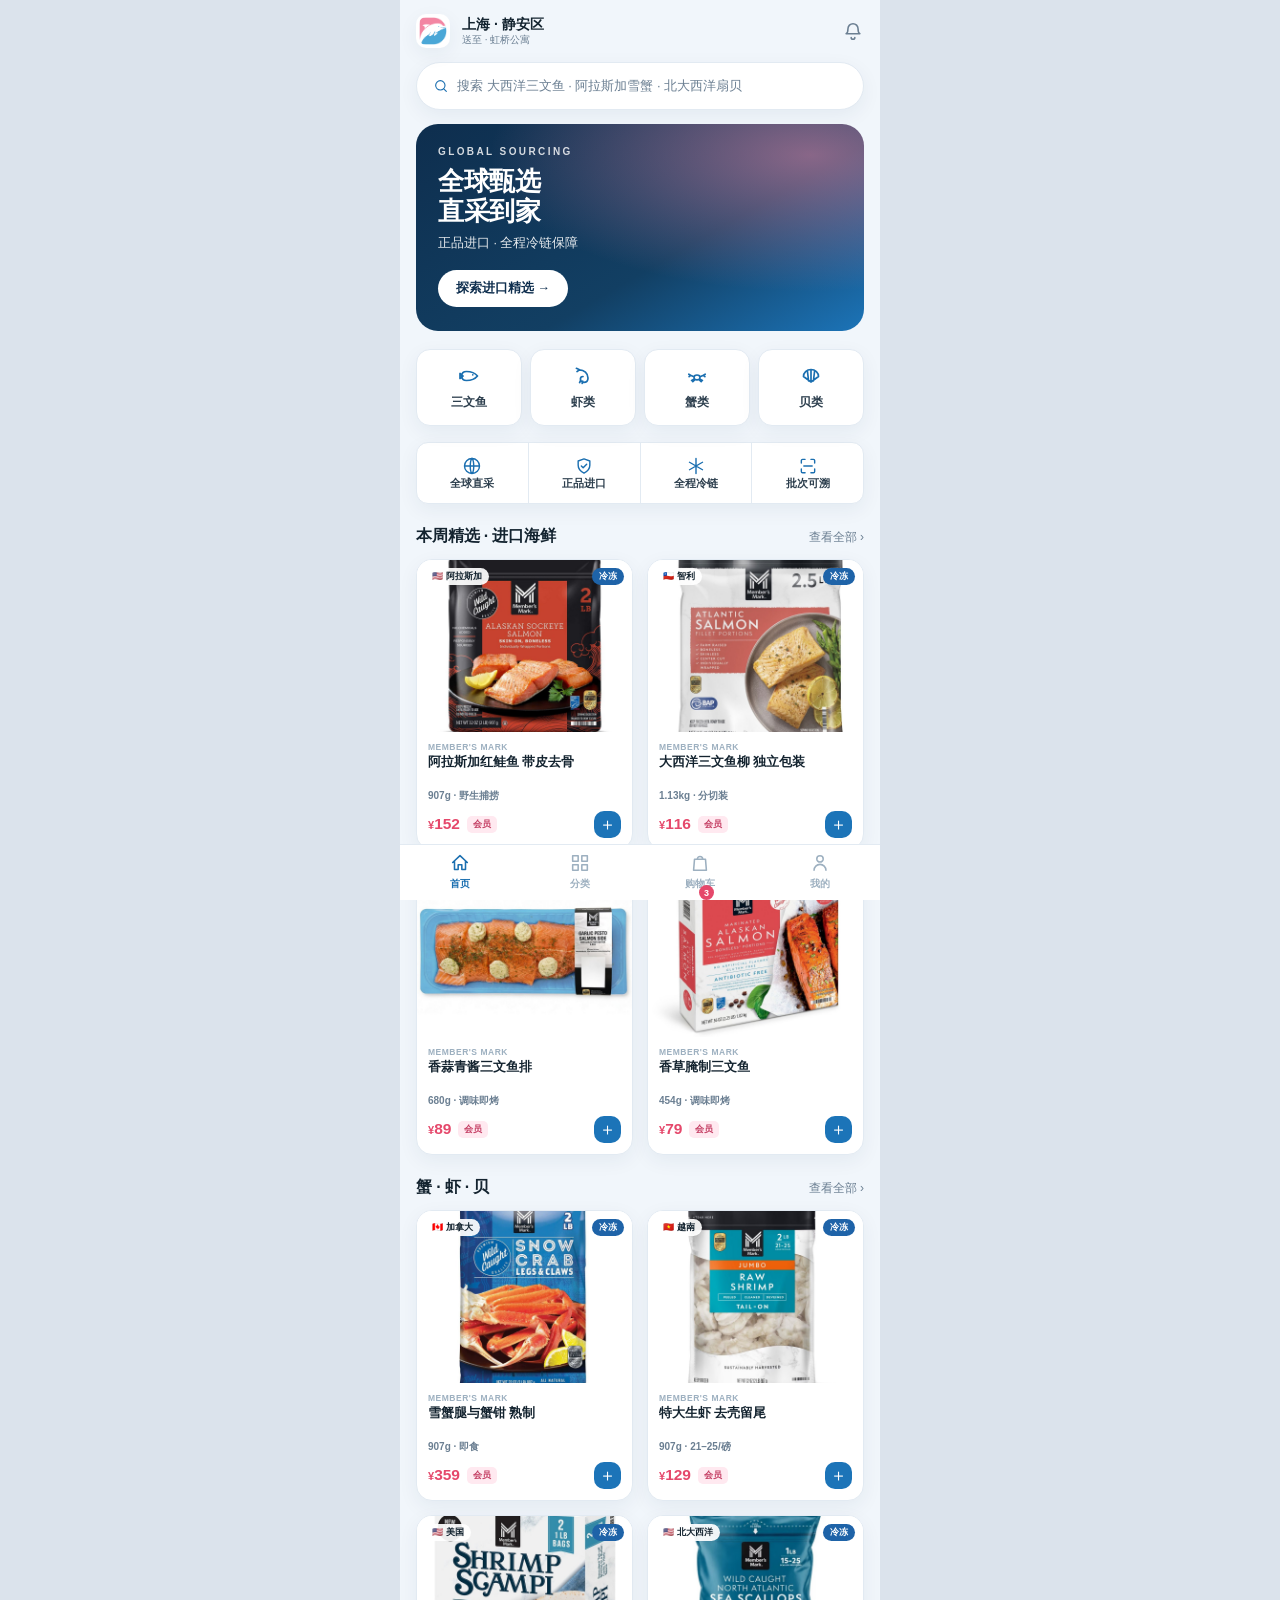
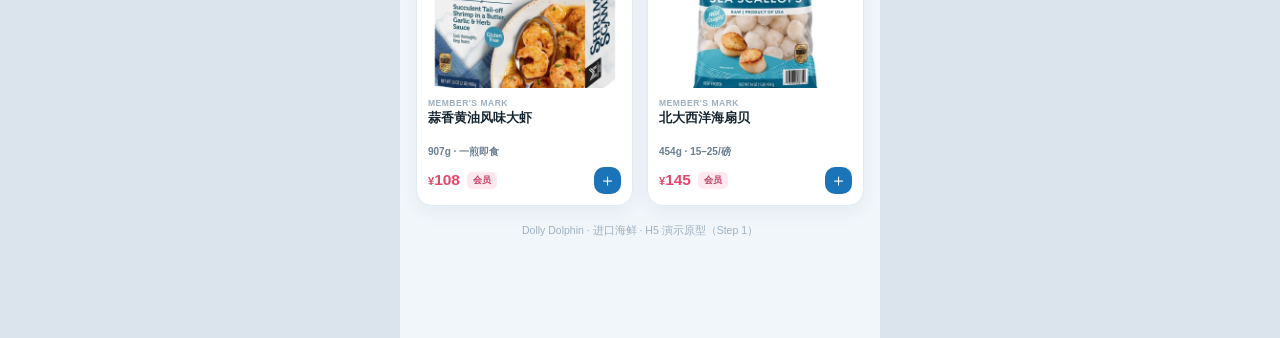
==== h5/index.html @ f09e6d23 "Add H5 mobile web demo (h5/) — opens in WeChat's browser A self-contained mobile web app of the cons" ====
<!doctype html>
<html lang="zh-CN">
<head>
<meta charset="utf-8">
<meta name="viewport" content="width=device-width,initial-scale=1,maximum-scale=1,viewport-fit=cover">
<title>Dolly Dolphin</title>
<meta name="description" content="Dolly Dolphin 进口海鲜 · 移动端 H5 演示（可在微信中打开）">
<style>
:root{
  color-scheme:light;
  --brand:#4AA6E0;--brand-deep:#1C74B8;--brand-strong:#0E2E4E;--brand-ink:#1B6FB0;
  --accent:#FF8FAE;--accent-soft:#FFE9F0;--accent-ink:#C43E63;--price:#E5486B;
  --frozen:#1E63A8;--chilled:#12938F;--ambient:#BE7C33;
  --bg:#F1F6FB;--surface:#FFFFFF;--surface-2:#F5F9FD;--surface-3:#E9F0F7;--line:#E2EAF2;
  --ink:#13232F;--ink-2:#2C3E4D;--muted:#6B7F92;--muted-2:#9DB0C0;
  --r-md:12px;--r-lg:16px;--r-xl:22px;--sh-1:0 6px 20px rgba(14,46,78,.06);--sh-3:0 20px 50px rgba(14,46,78,.22);
  --font:-apple-system,BlinkMacSystemFont,"PingFang SC","Hiragino Sans GB","Microsoft YaHei","Helvetica Neue",sans-serif;
}
*{box-sizing:border-box}
html,body{margin:0;padding:0}
body{background:#dbe3ec;font-family:var(--font);color:var(--ink);-webkit-font-smoothing:antialiased;font-variant-numeric:tabular-nums}
img{max-width:100%;display:block}
button{font-family:inherit;border:0;background:none;padding:0;margin:0;cursor:pointer;color:inherit}
.app{position:relative;max-width:480px;min-height:100vh;margin:0 auto;background:var(--bg);overflow:hidden}
.ic{width:22px;height:22px;flex:none;fill:none;stroke:currentColor;stroke-width:1.7;stroke-linecap:round;stroke-linejoin:round;display:inline-block;vertical-align:middle}
.sr{position:absolute;width:0;height:0;overflow:hidden}

/* views */
.view{padding-bottom:96px}
.view[hidden]{display:none}

/* app head */
.apphead{display:flex;align-items:center;gap:12px;padding:14px 16px 2px}
.apphead .badge{width:34px;height:34px;border-radius:10px;background:#fff;box-shadow:var(--sh-1);object-fit:contain;padding:3px}
.apphead .loc{line-height:1.25}
.apphead .l1{font-size:14px;font-weight:800}
.apphead .l2{font-size:10px;color:var(--muted)}
.apphead .bell{margin-left:auto;color:var(--muted)}
.searchbar{margin:12px 16px 0;background:#fff;border:1px solid var(--line);border-radius:999px;padding:12px 16px;font-size:13px;color:var(--muted);box-shadow:var(--sh-1);display:flex;align-items:center;gap:8px}
.searchbar .ic{width:16px;color:var(--brand-ink)}

/* hero */
.hero{margin:14px 16px 0;border-radius:var(--r-xl);padding:22px 22px 24px;color:#fff;overflow:hidden;position:relative;
  background:radial-gradient(130% 120% at 88% 15%,rgba(255,143,174,.5),transparent 55%),linear-gradient(150deg,var(--brand-strong),#123f63 60%,var(--brand-deep))}
.hero .kick{font-size:10px;letter-spacing:.24em;font-weight:800;opacity:.82}
.hero h1{font-size:26px;line-height:1.15;margin:10px 0 8px;font-weight:800;letter-spacing:-.01em}
.hero p{margin:0;font-size:12.5px;opacity:.9}
.hero .cta{display:inline-block;margin-top:18px;background:#fff;color:var(--brand-strong);font-weight:800;font-size:12.5px;padding:10px 18px;border-radius:999px}

/* quick nav */
.qnav{display:grid;grid-template-columns:repeat(4,1fr);gap:8px;padding:18px 16px 2px}
.q{background:#fff;border:1px solid var(--line);border-radius:14px;padding:14px 0;text-align:center;box-shadow:var(--sh-1)}
.q .ic{width:24px;height:24px;color:var(--brand-ink)}
.q span{display:block;margin-top:6px;font-size:12px;font-weight:700;color:var(--ink-2)}

/* trust */
.trust{display:flex;margin:14px 16px 0;background:#fff;border:1px solid var(--line);border-radius:var(--r-md);overflow:hidden;box-shadow:var(--sh-1)}
.trust .t{flex:1;text-align:center;font-size:10.5px;font-weight:700;color:var(--ink-2);padding:12px 4px;border-right:1px solid var(--line)}
.trust .t:last-child{border-right:0}

/* section title */
.sectitle{display:flex;align-items:baseline;justify-content:space-between;padding:22px 16px 12px}
.sectitle h2{font-size:16px;font-weight:800;margin:0;letter-spacing:-.01em}
.sectitle .more{font-size:12px;color:var(--muted)}

/* product grid + card */
.pgrid{display:grid;grid-template-columns:1fr 1fr;gap:14px;padding:0 16px}
.pc{background:var(--surface);border:1px solid var(--line);border-radius:var(--r-lg);overflow:hidden;box-shadow:var(--sh-1)}
.pc .img{aspect-ratio:5/4;position:relative;background:#fff center/cover no-repeat}
.pc .flag{position:absolute;top:8px;left:8px;background:rgba(255,255,255,.92);border-radius:999px;font-size:9px;font-weight:800;padding:2px 7px;color:var(--ink)}
.pc .tc{position:absolute;top:8px;right:8px;font-size:9px;font-weight:800;padding:2px 7px;border-radius:999px;color:#fff}
.tc.frozen{background:var(--frozen)}.tc.chilled{background:var(--chilled)}.tc.ambient{background:var(--ambient)}
.pc .b{padding:10px 11px 11px}
.pc .bk{font-size:8.5px;font-weight:800;letter-spacing:.06em;color:var(--muted-2);margin-bottom:2px;white-space:nowrap;overflow:hidden;text-overflow:ellipsis}
.pc .nm{font-size:12.5px;font-weight:700;line-height:1.3;min-height:32px;display:-webkit-box;-webkit-line-clamp:2;-webkit-box-orient:vertical;overflow:hidden}
.pc .meta{font-size:10px;color:var(--muted);margin:3px 0 8px;font-weight:600}
.pc .foot{display:flex;align-items:center;gap:7px}
.pc .price{color:var(--price);font-weight:800;font-size:15.5px}
.pc .price .cur{font-size:11px}
.pc .mem{font-size:9px;font-weight:800;color:var(--accent-ink);background:var(--accent-soft);padding:2px 6px;border-radius:5px}
.pc .add{margin-left:auto;width:27px;height:27px;border-radius:10px;background:var(--brand-deep);color:#fff;font-size:17px;display:flex;align-items:center;justify-content:center;line-height:1}

/* listing */
.lsthead{display:flex;align-items:center;justify-content:space-between;padding:16px 16px 4px}
.lsthead h1{font-size:18px;font-weight:800;margin:0}
.lsthead .fl{font-size:12px;color:var(--muted);font-weight:700;display:flex;gap:5px;align-items:center}
.chiprow{display:flex;gap:8px;overflow-x:auto;padding:10px 16px 2px;-webkit-overflow-scrolling:touch}
.chiprow::-webkit-scrollbar{display:none}
.chip{white-space:nowrap;font-size:11.5px;font-weight:700;padding:7px 15px;border-radius:999px;border:1px solid var(--line);background:#fff;color:var(--ink-2)}
.chip.on{background:var(--brand-deep);color:#fff;border-color:var(--brand-deep)}
.sortbar{display:flex;gap:18px;padding:10px 16px 12px;font-size:12px;color:var(--muted);font-weight:700}
.sortbar .on{color:var(--brand-ink)}

/* cart */
.oh{padding:16px 16px 4px;font-size:18px;font-weight:800}
.oh .cnt{font-size:12px;color:var(--muted);font-weight:700}
.cgroup{background:#fff;border:1px solid var(--line);border-radius:var(--r-lg);margin:14px 16px;overflow:hidden;box-shadow:var(--sh-1)}
.gh{display:flex;align-items:center;gap:8px;padding:12px 14px;border-bottom:1px solid var(--line);font-size:12px;font-weight:800}
.gh .tcp{font-size:9.5px;font-weight:800;padding:3px 9px;border-radius:999px;color:#fff}
.gh .note{margin-left:auto;font-size:10px;color:var(--muted);font-weight:700}
.citem{display:flex;gap:12px;padding:14px}
.citem .thumb{width:60px;height:60px;border-radius:12px;flex:none;background:#fff center/cover no-repeat}
.citem .thumb.ph{background:linear-gradient(150deg,var(--surface-2),var(--surface-3))}
.citem .mid{flex:1;min-width:0}
.citem .bk{font-size:8px;font-weight:800;letter-spacing:.05em;color:var(--muted-2)}
.citem .nm{font-size:12.5px;font-weight:800;line-height:1.3;display:-webkit-box;-webkit-line-clamp:2;-webkit-box-orient:vertical;overflow:hidden}
.citem .mt{font-size:10px;color:var(--muted);margin-top:3px;font-weight:600}
.citem .pr{color:var(--price);font-weight:800;font-size:15px;margin-top:6px}
.stepper{display:flex;align-items:center;gap:2px;align-self:flex-end}
.stepper button{width:26px;height:26px;border:1px solid var(--line);border-radius:8px;font-size:16px;color:var(--ink-2);display:flex;align-items:center;justify-content:center}
.stepper .q{min-width:30px;text-align:center;font-size:13px;font-weight:800}
.summary{margin:14px 16px 0;background:var(--surface-3);border-radius:var(--r-lg);padding:15px}
.summary .r{display:flex;justify-content:space-between;padding:5px 0;font-size:13px;color:var(--ink-2)}
.summary .save{color:#2E9E6B;font-weight:800}
.summary .tot{border-top:1px solid var(--line);margin-top:8px;padding-top:11px;font-size:16px;font-weight:800;color:var(--ink)}
.checkoutbar{margin:16px;background:#fff;border:1px solid var(--line);border-radius:var(--r-lg);display:flex;align-items:center;padding:14px 16px;box-shadow:var(--sh-1)}
.checkoutbar .sel{flex:1;font-size:12px;color:var(--muted);font-weight:700}
.checkoutbar .cbtn{flex:0 0 56%;text-align:center;background:var(--brand-deep);color:#fff;font-weight:800;font-size:14px;padding:13px 0;border-radius:12px}
.empty{padding:100px 20px;text-align:center;color:var(--muted)}
.empty .ego{display:inline-block;margin-top:18px;background:var(--brand-deep);color:#fff;font-weight:800;font-size:13px;padding:11px 26px;border-radius:999px}

/* account */
.memcard{margin:16px;border-radius:var(--r-lg);padding:20px;color:#fff;overflow:hidden;
  background:radial-gradient(120% 120% at 85% 12%,rgba(255,143,174,.55),transparent 55%),linear-gradient(140deg,var(--brand-strong),var(--brand-deep))}
.memcard .lv{font-size:10px;letter-spacing:.14em;font-weight:800;opacity:.85}
.memcard h3{font-size:22px;margin:6px 0 2px}
.memcard .pts{font-size:12px;opacity:.9}
.memcard .bar{margin-top:14px;height:7px;border-radius:999px;background:rgba(255,255,255,.25);overflow:hidden}
.memcard .bar>i{display:block;height:100%;width:72%;background:#fff;border-radius:999px}
.memcard .nx{font-size:10.5px;opacity:.85;margin-top:8px}
.svc{display:grid;grid-template-columns:repeat(4,1fr);gap:6px;padding:12px 12px 0}
.svc a{display:flex;flex-direction:column;align-items:center;gap:7px;padding:16px 4px;font-size:11px;color:var(--ink-2);font-weight:700;text-decoration:none}
.svc a .ic{color:var(--brand-ink)}

/* detail overlay */
.detail{position:fixed;inset:0;max-width:480px;margin:0 auto;background:var(--bg);z-index:60;overflow-y:auto;-webkit-overflow-scrolling:touch}
.detail[hidden]{display:none}
.dback{position:absolute;top:12px;left:12px;z-index:2;width:36px;height:36px;border-radius:50%;background:rgba(255,255,255,.92);box-shadow:var(--sh-1);display:flex;align-items:center;justify-content:center;font-size:20px}
.dimg{aspect-ratio:16/12;position:relative;background:#fff center/cover no-repeat}
.dimg .flag{position:absolute;top:14px;right:14px;background:rgba(255,255,255,.92);border-radius:999px;font-size:11px;font-weight:800;padding:5px 12px}
.dimg .tc{position:absolute;bottom:14px;left:14px;font-size:11px;font-weight:800;padding:5px 12px;border-radius:999px;color:#fff}
.dbody{padding:18px 18px 120px}
.dbody .bk{font-size:10px;font-weight:800;letter-spacing:.06em;color:var(--muted-2)}
.dbody .nm{font-size:22px;font-weight:800;line-height:1.3;margin:5px 0 5px;letter-spacing:-.01em}
.dbody .sub{font-size:12px;color:var(--muted)}
.dprice{display:flex;align-items:baseline;gap:10px;margin:16px 0 6px}
.dprice .p{color:var(--price);font-weight:800;font-size:30px}
.dprice .p .cur{font-size:15px}
.dprice .o{color:var(--muted-2);text-decoration:line-through;font-size:13px}
.dprice .memtag{font-size:11px;font-weight:800;color:var(--accent-ink);background:var(--accent-soft);padding:3px 10px;border-radius:6px}
.badges{display:flex;flex-wrap:wrap;gap:7px;margin:14px 0 6px}
.bdg{font-size:10.5px;font-weight:800;color:var(--brand-ink);background:#EAF4FC;padding:6px 12px;border-radius:999px}
.kv{display:grid;grid-template-columns:1fr 1fr;gap:1px;background:var(--line);border:1px solid var(--line);border-radius:var(--r-md);overflow:hidden;margin:10px 0}
.kv div{background:#fff;padding:11px 13px}
.kv .k{display:block;font-size:10px;color:var(--muted);margin-bottom:3px;font-weight:700}
.kv .v{font-size:13px;font-weight:800}
.sec-t{font-size:13px;font-weight:800;margin:20px 0 10px;padding-left:10px;border-left:4px solid var(--accent)}
.attr{display:flex;justify-content:space-between;padding:10px 0;border-bottom:1px solid var(--line);font-size:13px}
.attr .k{color:var(--muted)}.attr .v{font-weight:800}
.adaptnote{font-size:11px;color:var(--accent-ink);background:var(--accent-soft);border-radius:var(--r-md);padding:11px 12px;margin-top:14px;line-height:1.6}
.dbar{position:fixed;bottom:0;left:0;right:0;max-width:480px;margin:0 auto;background:#fff;border-top:1px solid var(--line);display:flex;gap:10px;align-items:center;padding:12px 16px calc(12px + env(safe-area-inset-bottom))}
.dbar .fav{width:44px;height:44px;border-radius:13px;border:1px solid var(--line);display:flex;align-items:center;justify-content:center;color:var(--muted)}
.dbar .btn{flex:1;text-align:center;font-weight:800;font-size:14px;padding:14px 0;border-radius:13px}
.dbar .cart{background:var(--accent-soft);color:var(--accent-ink)}
.dbar .buy{background:var(--brand-deep);color:#fff}

/* tab bar */
.tabbar{position:fixed;bottom:0;left:0;right:0;max-width:480px;margin:0 auto;display:grid;grid-template-columns:repeat(4,1fr);background:var(--surface);border-top:1px solid var(--line);padding:7px 0 calc(9px + env(safe-area-inset-bottom));z-index:50}
.tb{display:flex;flex-direction:column;align-items:center;gap:3px;font-size:10px;color:var(--muted-2);font-weight:700}
.tb .ic{width:22px;height:22px}
.tb.on{color:var(--brand-ink)}
.tb .badgeN{position:absolute;transform:translate(14px,-6px);background:var(--price);color:#fff;font-size:9px;font-weight:800;min-width:15px;height:15px;border-radius:999px;display:flex;align-items:center;justify-content:center;padding:0 3px}

/* toast */
.toast{position:fixed;left:50%;bottom:120px;transform:translateX(-50%);background:rgba(19,35,47,.92);color:#fff;font-size:13px;font-weight:700;padding:11px 20px;border-radius:999px;z-index:80;opacity:0;transition:opacity .2s;pointer-events:none;max-width:80%}
.toast.show{opacity:1}

.foot-note{text-align:center;color:var(--muted-2);font-size:10.5px;padding:18px 16px 4px}
</style>
</head>
<body>
<div class="app">

<svg class="sr" aria-hidden="true"><defs>
<symbol id="i-home" viewBox="0 0 24 24"><path d="M4 11.5 12 4l8 7.5M6 10v9h4v-5h4v5h4v-9"/></symbol>
<symbol id="i-grid" viewBox="0 0 24 24"><path d="M4 4h6v6H4zM14 4h6v6h-6zM4 14h6v6H4zM14 14h6v6h-6z"/></symbol>
<symbol id="i-bag" viewBox="0 0 24 24"><path d="M6 8h12l1 12H5zM9 8a3 3 0 0 1 6 0"/></symbol>
<symbol id="i-user" viewBox="0 0 24 24"><path d="M12 11a3.5 3.5 0 1 0 0-7 3.5 3.5 0 0 0 0 7zM5.5 20a6.5 6.5 0 0 1 13 0"/></symbol>
<symbol id="i-search" viewBox="0 0 24 24"><path d="M11 4a7 7 0 1 0 0 14 7 7 0 0 0 0-14zM20 20l-4.2-4.2"/></symbol>
<symbol id="i-bell" viewBox="0 0 24 24"><path d="M6.5 9.5a5.5 5.5 0 0 1 11 0c0 4.5 2 5.5 2 5.5h-15s2-1 2-5.5zM10 19a2 2 0 0 0 4 0"/></symbol>
<symbol id="i-fish" viewBox="0 0 24 24"><path d="M20.5 12c-2.5 3-6.5 4.5-11 4.5-2.8 0-4.8-1.2-4.8-4.5s2-4.5 4.8-4.5c4.5 0 8.5 1.5 11 4.5zM6 12 3 9.5v5zM15.8 10.8h.01"/></symbol>
<symbol id="i-shrimp" viewBox="0 0 24 24"><path d="M8.5 5.8C13 5.8 17 9.4 17 13.9c0 2.6-1.8 4.4-4.2 4.4-2 0-3.4-1.4-3.4-3.2 0-1.5 1.1-2.6 2.6-2.6M8.5 5.8 5.4 4.3M8.5 5.8 6 7.6M9.6 16.4l-1 2.2M11.8 17.2l-.6 2.2"/></symbol>
<symbol id="i-crab" viewBox="0 0 24 24"><path d="M9 13.4a3 2.4 0 0 0 6 0 3 2.4 0 0 0-6 0M9 12.8 5.5 11.3M5.5 11.3 3.8 10.2M5.5 11.3 4.1 12.7M15 12.8 18.5 11.3M18.5 11.3 20.2 10.2M18.5 11.3 19.9 12.7M9.4 14.9 6.6 16.5M10 15.7 7.8 17.7M14.6 14.9 17.4 16.5M14 15.7 16.2 17.7"/></symbol>
<symbol id="i-shell" viewBox="0 0 24 24"><path d="M12 5.5c-4.4 0-7.5 3.4-7.5 7l7.5 5.5 7.5-5.5c0-3.6-3.1-7-7.5-7zM12 5.5v12M8.4 7 9.6 17M15.6 7 14.4 17"/></symbol>
<symbol id="i-globe" viewBox="0 0 24 24"><path d="M12 3a9 9 0 1 0 0 18 9 9 0 0 0 0-18zM3.5 12h17M12 3c2.8 2.6 2.8 15.4 0 18M12 3c-2.8 2.6-2.8 15.4 0 18"/></symbol>
<symbol id="i-shield" viewBox="0 0 24 24"><path d="M12 3.5 19 6v5.2c0 4.6-3 7.4-7 9.3-4-1.9-7-4.7-7-9.3V6zM8.8 12l2.2 2.2 4.2-4.4"/></symbol>
<symbol id="i-snow" viewBox="0 0 24 24"><path d="M12 3v18M4.2 7.5 19.8 16.5M19.8 7.5 4.2 16.5"/></symbol>
<symbol id="i-scan" viewBox="0 0 24 24"><path d="M4 8.5v-3A1.5 1.5 0 0 1 5.5 4H8.5M15.5 4h3A1.5 1.5 0 0 1 20 5.5v3M20 15.5v3a1.5 1.5 0 0 1-1.5 1.5h-3M8.5 20h-3A1.5 1.5 0 0 1 4 18.5v-3M7 12h10"/></symbol>
<symbol id="i-tag" viewBox="0 0 24 24"><path d="M4.5 4.5H11l8.5 8.5-6.5 6.5L4.5 11zM8 8h.01"/></symbol>
<symbol id="i-truck" viewBox="0 0 24 24"><path d="M3 7h11v8H3zM14 10h3.5l2.5 2.5V15h-6zM7 18a1.6 1.6 0 1 0 0-.1M16.5 18a1.6 1.6 0 1 0 0-.1"/></symbol>
<symbol id="i-star" viewBox="0 0 24 24"><path d="M12 4.5 14.3 10l5.7.4-4.4 3.7 1.4 5.6L12 17l-5 2.7 1.4-5.6L4 10.4 9.7 10z"/></symbol>
<symbol id="i-gift" viewBox="0 0 24 24"><path d="M4.5 10h15v9.5h-15zM4 7.5h16V10H4zM12 7.5v12M12 7.5C10 4 6.5 5 8 7.5M12 7.5C14 4 17.5 5 16 7.5"/></symbol>
<symbol id="i-box" viewBox="0 0 24 24"><path d="M4 8 12 4l8 4-8 4zM4 8v8l8 4 8-4V8M12 12v8"/></symbol>
<symbol id="i-doc" viewBox="0 0 24 24"><path d="M7 3.5h7l3.5 3.5V20.5h-11zM14 3.5V7h3.5M9.5 12h5M9.5 15h5"/></symbol>
</defs></svg>

<!-- HOME -->
<section class="view" data-view="home">
  <div class="apphead">
    <img class="badge" src="images/logo-icon.png" alt="Dolly Dolphin">
    <div class="loc"><div class="l1">上海 · 静安区</div><div class="l2">送至 · 虹桥公寓</div></div>
    <span class="bell"><svg class="ic"><use href="#i-bell"/></svg></span>
  </div>
  <div class="searchbar"><svg class="ic"><use href="#i-search"/></svg>搜索 大西洋三文鱼 · 阿拉斯加雪蟹 · 北大西洋扇贝</div>
  <div class="hero">
    <div class="kick">GLOBAL SOURCING</div>
    <h1>全球甄选<br>直采到家</h1>
    <p>正品进口 · 全程冷链保障</p>
    <span class="cta" data-tab="list">探索进口精选 →</span>
  </div>
  <div class="qnav">
    <button class="q" data-tab="list"><svg class="ic"><use href="#i-fish"/></svg><span>三文鱼</span></button>
    <button class="q" data-tab="list"><svg class="ic"><use href="#i-shrimp"/></svg><span>虾类</span></button>
    <button class="q" data-tab="list"><svg class="ic"><use href="#i-crab"/></svg><span>蟹类</span></button>
    <button class="q" data-tab="list"><svg class="ic"><use href="#i-shell"/></svg><span>贝类</span></button>
  </div>
  <div class="trust">
    <div class="t"><svg class="ic" style="width:20px;color:var(--brand-ink)"><use href="#i-globe"/></svg><br>全球直采</div>
    <div class="t"><svg class="ic" style="width:20px;color:var(--brand-ink)"><use href="#i-shield"/></svg><br>正品进口</div>
    <div class="t"><svg class="ic" style="width:20px;color:var(--brand-ink)"><use href="#i-snow"/></svg><br>全程冷链</div>
    <div class="t"><svg class="ic" style="width:20px;color:var(--brand-ink)"><use href="#i-scan"/></svg><br>批次可溯</div>
  </div>
  <div class="sectitle"><h2>本周精选 · 进口海鲜</h2><span class="more">查看全部 ›</span></div>
  <div class="pgrid" id="homeGrid1"></div>
  <div class="sectitle"><h2>蟹 · 虾 · 贝</h2><span class="more">查看全部 ›</span></div>
  <div class="pgrid" id="homeGrid2"></div>
  <div class="foot-note">Dolly Dolphin · 进口海鲜 · H5 演示原型（Step 1）</div>
</section>

<!-- LIST -->
<section class="view" data-view="list" hidden>
  <div class="lsthead"><h1>海鲜 · 鱼类精选</h1><span class="fl"><svg class="ic" style="width:15px"><use href="#i-grid"/></svg>筛选</span></div>
  <div class="chiprow" id="chips"></div>
  <div class="sortbar"><span class="on">推荐</span><span>销量</span><span>价格 ↑</span><span>上新</span></div>
  <div class="pgrid" id="listGrid"></div>
</section>

<!-- CART -->
<section class="view" data-view="cart" hidden>
  <div class="oh">购物车 <span class="cnt" id="cartCount">· 0 件</span></div>
  <div id="cartBody"></div>
</section>

<!-- ACCOUNT -->
<section class="view" data-view="me" hidden>
  <div class="memcard">
    <div class="lv">DOLLY CLUB · 黑金会员</div>
    <h3>Lv.3 · 深海之友</h3>
    <div class="pts">1,240 积分 · 本年累计消费 ¥8,600</div>
    <div class="bar"><i></i></div>
    <div class="nx">再消费 ¥1,400 升级 Lv.4，享 9 折专属价</div>
  </div>
  <div class="svc">
    <a><svg class="ic"><use href="#i-star"/></svg>会员中心</a>
    <a><svg class="ic"><use href="#i-tag"/></svg>优惠券</a>
    <a><svg class="ic"><use href="#i-truck"/></svg>收货地址</a>
    <a><svg class="ic"><use href="#i-box"/></svg>我的订单</a>
    <a><svg class="ic"><use href="#i-gift"/></svg>生日礼遇</a>
    <a><svg class="ic"><use href="#i-doc"/></svg>发票管理</a>
    <a><svg class="ic"><use href="#i-scan"/></svg>批次溯源</a>
    <a><svg class="ic"><use href="#i-shield"/></svg>售后服务</a>
  </div>
  <div class="foot-note">演示账户 · 数据为示意</div>
</section>

<!-- DETAIL overlay -->
<div class="detail" id="detail" hidden>
  <button class="dback" id="dback">‹</button>
  <div id="detailBody"></div>
</div>

<!-- TAB BAR -->
<nav class="tabbar">
  <button class="tb on" data-tab="home"><svg class="ic"><use href="#i-home"/></svg>首页</button>
  <button class="tb" data-tab="list"><svg class="ic"><use href="#i-grid"/></svg>分类</button>
  <button class="tb" data-tab="cart"><svg class="ic"><use href="#i-bag"/></svg><span id="tabCartWrap">购物车</span></button>
  <button class="tb" data-tab="me"><svg class="ic"><use href="#i-user"/></svg>我的</button>
</nav>

<div class="toast" id="toast"></div>
</div>

<script>
const P = [
  {id:'sockeye',cat:'salmon',brand:"MEMBER'S MARK",name:'阿拉斯加红鲑鱼 带皮去骨',sub:'Alaskan Sockeye Salmon · Skin-on, Boneless',img:'salmon-sockeye.jpg',flag:'🇺🇸 阿拉斯加',temp:'冷冻',tc:'frozen',spec:'907g · 野生捕捞',price:168,member:152,originCountry:'美国 · 阿拉斯加',net:'907 g',shelf:'18 个月',stock:'现货 126',species:'红鲑 Sockeye',method:'可持续野生捕捞',sea:'FAO 67 白令海',batch:'US-2026-0417'},
  {id:'atlantic',cat:'salmon',brand:"MEMBER'S MARK",name:'大西洋三文鱼柳 独立包装',sub:'Atlantic Salmon Fillet Portions',img:'salmon-atlantic.jpg',flag:'🇨🇱 智利',temp:'冷冻',tc:'frozen',spec:'1.13kg · 分切装',price:128,member:116,originCountry:'智利',net:'1.13 kg',shelf:'18 个月',stock:'现货 210',species:'大西洋鲑 Salmo salar',method:'海水养殖',sea:'FAO 87 东南太平洋',batch:'CL-2026-0417'},
  {id:'pesto',cat:'salmon',brand:"MEMBER'S MARK",name:'香蒜青酱三文鱼排',sub:'Garlic Pesto Salmon Side',img:'salmon-pesto.jpg',flag:'🇺🇸 美国',temp:'冷冻',tc:'frozen',spec:'680g · 调味即烤',price:98,member:89,originCountry:'美国',net:'680 g',shelf:'12 个月',stock:'现货 88',species:'大西洋鲑 Salmo salar',method:'海水养殖 · 调味',sea:'FAO 21 西北大西洋',batch:'US-2026-0512'},
  {id:'marinated',cat:'salmon',brand:"MEMBER'S MARK",name:'香草腌制三文鱼',sub:'Marinated Alaskan Salmon',img:'salmon-marinated.jpg',flag:'🇺🇸 阿拉斯加',temp:'冷冻',tc:'frozen',spec:'454g · 调味即烤',price:88,member:79,originCountry:'美国 · 阿拉斯加',net:'454 g',shelf:'12 个月',stock:'现货 64',species:'红鲑 Sockeye',method:'野生捕捞 · 腌制',sea:'FAO 67 白令海',batch:'US-2026-0530'},
  {id:'crab',cat:'crab',brand:"MEMBER'S MARK",name:'雪蟹腿与蟹钳 熟制',sub:'Snow Crab Legs & Claws · Cooked',img:'crab-snow.jpg',flag:'🇨🇦 加拿大',temp:'冷冻',tc:'frozen',spec:'907g · 即食',price:398,member:359,originCountry:'加拿大',net:'907 g',shelf:'12 个月',stock:'现货 42',species:'雪蟹 Snow Crab',method:'野生捕捞 · 熟冻',sea:'FAO 21 西北大西洋',batch:'CA-2026-0418'},
  {id:'rawshrimp',cat:'shrimp',brand:"MEMBER'S MARK",name:'特大生虾 去壳留尾',sub:'Jumbo Raw Shrimp · Peeled, Tail-on',img:'shrimp-raw.jpg',flag:'🇻🇳 越南',temp:'冷冻',tc:'frozen',spec:'907g · 21–25/磅',price:139,member:129,originCountry:'越南',net:'907 g',shelf:'18 个月',stock:'现货 156',species:'白对虾 Vannamei',method:'养殖 · 生冻',sea:'FAO 71 西太平洋',batch:'VN-2026-0788'},
  {id:'scampi',cat:'shrimp',brand:"MEMBER'S MARK",name:'蒜香黄油风味大虾',sub:'Shrimp Scampi',img:'shrimp-scampi.jpg',flag:'🇺🇸 美国',temp:'冷冻',tc:'frozen',spec:'907g · 一煎即食',price:119,member:108,originCountry:'美国',net:'907 g',shelf:'12 个月',stock:'现货 96',species:'白对虾 Vannamei',method:'养殖 · 调味',sea:'FAO 71 西太平洋',batch:'US-2026-0640'},
  {id:'scallops',cat:'shell',brand:"MEMBER'S MARK",name:'北大西洋海扇贝',sub:'North Atlantic Sea Scallops',img:'scallops.jpg',flag:'🇺🇸 北大西洋',temp:'冷冻',tc:'frozen',spec:'454g · 15–25/磅',price:158,member:145,originCountry:'美国 · 北大西洋',net:'454 g',shelf:'12 个月',stock:'现货 73',species:'海扇贝 Sea Scallop',method:'野生捕捞',sea:'FAO 21 西北大西洋',batch:'US-2026-0311'},
  {id:'cod',cat:'fish',brand:"MEMBER'S MARK",name:'去皮鳕鱼柳',sub:'Cod Skinless Fillet',img:'cod.jpg',flag:'🇮🇸 冰岛',temp:'冷冻',tc:'frozen',spec:'907g · 去皮去骨',price:118,member:108,originCountry:'冰岛',net:'907 g',shelf:'18 个月',stock:'现货 118',species:'大西洋鳕 Gadus morhua',method:'野生捕捞',sea:'FAO 27 东北大西洋',batch:'IS-2026-0205'},
  {id:'ptilapia',cat:'fish',brand:"MEMBER'S MARK",name:'帕玛森芝士罗非鱼柳',sub:'Parmesan Encrusted Tilapia',img:'tilapia-parmesan.jpg',flag:'🇺🇸 美国',temp:'冷冻',tc:'frozen',spec:'680g · 焗烤即食',price:78,member:70,originCountry:'美国',net:'680 g',shelf:'12 个月',stock:'现货 140',species:'罗非鱼 Tilapia',method:'养殖 · 调味',sea:'FAO 77 东太平洋',batch:'US-2026-0705'}
];
const byId = id => P.find(p => p.id === id);

// cart: pre-filled to show mixed-temperature grouping
let cart = [
  {id:'atlantic',brand:"MEMBER'S MARK",name:'大西洋三文鱼柳',img:'salmon-atlantic.jpg',spec:'1.13kg · CL-2026-0417',price:120,temp:'冷冻',qty:1},
  {id:'crab',brand:"MEMBER'S MARK",name:'雪蟹腿与蟹钳 熟制',img:'crab-snow.jpg',spec:'907g · CA-2026-0418',price:152,temp:'冷冻',qty:1},
  {id:'tuna',brand:'',name:'西班牙橄榄油浸金枪鱼罐头',img:'',spec:'185g × 6 · ES-2026-1120',price:80,temp:'常温',qty:1}
];

const cardHTML = p => `
  <article class="pc" data-open="${p.id}">
    <div class="img" style="background-image:url(images/${p.img})">
      <span class="flag">${p.flag}</span><span class="tc ${p.tc}">${p.temp}</span>
    </div>
    <div class="b">
      <div class="bk">${p.brand}</div>
      <div class="nm">${p.name}</div>
      <div class="meta">${p.spec}</div>
      <div class="foot">
        <span class="price"><span class="cur">¥</span>${p.member}</span>
        <span class="mem">会员</span>
        <button class="add" data-add="${p.id}" aria-label="加入购物车">＋</button>
      </div>
    </div>
  </article>`;

function renderHome(){
  document.getElementById('homeGrid1').innerHTML = P.slice(0,4).map(cardHTML).join('');
  document.getElementById('homeGrid2').innerHTML = P.slice(4,8).map(cardHTML).join('');
}

const FILTERS=[['all','全部'],['salmon','三文鱼'],['shrimp','虾类'],['crab','蟹类'],['shell','贝类'],['fish','鱼柳']];
let curFilter='all';
function renderList(){
  document.getElementById('chips').innerHTML = FILTERS.map(([k,t])=>`<button class="chip ${k===curFilter?'on':''}" data-filter="${k}">${t}</button>`).join('');
  const list = curFilter==='all'? P : P.filter(p=>p.cat===curFilter);
  document.getElementById('listGrid').innerHTML = list.map(cardHTML).join('');
}

function renderCart(){
  const body = document.getElementById('cartBody');
  const count = cart.reduce((s,i)=>s+i.qty,0);
  document.getElementById('cartCount').textContent = '· '+count+' 件';
  updateTabBadge();
  if(count===0){
    body.innerHTML = `<div class="empty">购物车是空的<br><button class="ego" data-tab="home">去逛逛 →</button></div>`;
    return;
  }
  const frozen = cart.filter(i=>i.temp==='冷冻'||i.temp==='冷藏');
  const ambient = cart.filter(i=>i.temp==='常温');
  const groups=[];
  if(frozen.length) groups.push({key:'冷冻',title:'冷链配送',note:'保温箱 + 冰袋 · 次日达',color:'frozen',items:frozen});
  if(ambient.length) groups.push({key:'常温',title:'标准快递',note:'普通包装 · 全国配送',color:'ambient',items:ambient});
  const itemHTML = it => `
    <div class="citem">
      ${it.img?`<div class="thumb" style="background-image:url(images/${it.img})"></div>`:`<div class="thumb ph"></div>`}
      <div class="mid">
        ${it.brand?`<div class="bk">${it.brand}</div>`:''}
        <div class="nm">${it.name}</div>
        <div class="mt">${it.spec}</div>
        <div class="pr">¥${it.price}</div>
      </div>
      <div class="stepper">
        <button data-dec="${it.id}">−</button><span class="q">${it.qty}</span><button data-inc="${it.id}">＋</button>
      </div>
    </div>`;
  const groupHTML = g => `
    <div class="cgroup">
      <div class="gh"><span class="tcp" style="background:var(--${g.color})">${g.key}组</span> ${g.title}<span class="note">${g.note}</span></div>
      ${g.items.map(itemHTML).join('')}
    </div>`;
  const subtotal = cart.reduce((s,i)=>s+i.price*i.qty,0);
  const save = 24, freight = frozen.length?15:0, total = subtotal-save+freight;
  body.innerHTML = groups.map(groupHTML).join('') + `
    <div class="summary">
      <div class="r"><span>商品小计</span><span>¥${subtotal}</span></div>
      <div class="r save"><span>会员优惠</span><span>−¥${save}</span></div>
      <div class="r"><span>冷链运费（冷冻组）</span><span>¥${freight}</span></div>
      <div class="r"><span>标准运费（常温组）</span><span class="save">免运费</span></div>
      <div class="r tot"><span>合计</span><span>¥${total}</span></div>
    </div>
    <div class="checkoutbar"><span class="sel">已选 ${count} 件</span><button class="cbtn" data-checkout>去结算 · ¥${total}</button></div>`;
}

function openDetail(id){
  const p = byId(id); if(!p) return;
  document.getElementById('detailBody').innerHTML = `
    <div class="dimg" style="background-image:url(images/${p.img})">
      <span class="flag">${p.flag}</span><span class="tc ${p.tc}">${p.temp}</span>
    </div>
    <div class="dbody">
      <div class="bk">${p.brand}</div>
      <div class="nm">${p.name}</div>
      <div class="sub">${p.sub} · ${p.net}</div>
      <div class="dprice"><span class="p"><span class="cur">¥</span>${p.member}</span><span class="o">¥${p.price}</span><span class="memtag">会员价</span></div>
      <div class="badges"><span class="bdg">原产地直采</span><span class="bdg">正品进口</span><span class="bdg">全程冷链</span><span class="bdg">批次可溯</span></div>
      <div class="kv">
        <div><span class="k">原产国</span><span class="v">${p.originCountry}</span></div>
        <div><span class="k">净含量</span><span class="v">${p.net}</span></div>
        <div><span class="k">储存</span><span class="v">冷冻 ≤ −18°C</span></div>
        <div><span class="k">保质期</span><span class="v">${p.shelf}</span></div>
        <div><span class="k">配送</span><span class="v">冷链 · 次日达</span></div>
        <div><span class="k">库存</span><span class="v">${p.stock}</span></div>
      </div>
      <div class="sec-t">溯源信息 · Provenance</div>
      <div class="attr"><span class="k">品种</span><span class="v">${p.species}</span></div>
      <div class="attr"><span class="k">捕捞方式</span><span class="v">${p.method}</span></div>
      <div class="attr"><span class="k">海域</span><span class="v">${p.sea}</span></div>
      <div class="attr"><span class="k">进口批次</span><span class="v">${p.batch}</span></div>
      <div class="adaptnote">↳ 此区块由「海鲜」品类的属性集生成。未来上线的肉类会显示「部位 / 等级 / 大理石纹」，罐头显示「净含量 / 沥干重」——同一页面，配置驱动，无需改代码。</div>
    </div>
    <div class="dbar">
      <div class="fav"><svg class="ic"><use href="#i-star"/></svg></div>
      <button class="btn cart" data-add="${p.id}">加入购物车</button>
      <button class="btn buy" data-buy="${p.id}">立即购买</button>
    </div>`;
  const d = document.getElementById('detail');
  d.hidden = false; d.scrollTop = 0;
}
function closeDetail(){ document.getElementById('detail').hidden = true; }

function addToCart(id){
  const p = byId(id); if(!p) return;
  const ex = cart.find(x=>x.id===id);
  if(ex){ ex.qty++; }
  else cart.push({id:p.id,brand:p.brand,name:p.name,img:p.img,spec:p.spec.split(' · ')[0]+' · '+p.batch,price:p.member,temp:p.temp,qty:1});
  renderCart(); toast('已加入购物车');
}

function updateTabBadge(){
  const n = cart.reduce((s,i)=>s+i.qty,0);
  const wrap = document.getElementById('tabCartWrap');
  wrap.innerHTML = '购物车' + (n>0?`<span class="badgeN">${n}</span>`:'');
}

let toastT;
function toast(msg){
  const t = document.getElementById('toast'); t.textContent = msg; t.classList.add('show');
  clearTimeout(toastT); toastT = setTimeout(()=>t.classList.remove('show'), 1400);
}

function switchTab(name){
  document.querySelectorAll('.view').forEach(v=>{ v.hidden = v.dataset.view!==name; });
  document.querySelectorAll('.tb').forEach(b=>b.classList.toggle('on', b.dataset.tab===name));
  closeDetail();
  window.scrollTo(0,0);
  if(name==='cart') renderCart();
}

// event delegation
document.addEventListener('click', e=>{
  const add = e.target.closest('[data-add]'); if(add){ e.stopPropagation(); addToCart(add.dataset.add); return; }
  const buy = e.target.closest('[data-buy]'); if(buy){ addToCart(buy.dataset.buy); switchTab('cart'); return; }
  const dec = e.target.closest('[data-dec]'); if(dec){ const i=cart.findIndex(x=>x.id===dec.dataset.dec); if(i>-1){ cart[i].qty>1?cart[i].qty--:cart.splice(i,1); renderCart(); } return; }
  const inc = e.target.closest('[data-inc]'); if(inc){ const it=cart.find(x=>x.id===inc.dataset.inc); if(it){it.qty++; renderCart();} return; }
  const flt = e.target.closest('[data-filter]'); if(flt){ curFilter=flt.dataset.filter; renderList(); return; }
  const chk = e.target.closest('[data-checkout]'); if(chk){ toast('演示：进入结算流程'); return; }
  const tab = e.target.closest('[data-tab]'); if(tab){ switchTab(tab.dataset.tab); return; }
  const open = e.target.closest('[data-open]'); if(open){ openDetail(open.dataset.open); return; }
});
document.getElementById('dback').addEventListener('click', closeDetail);

renderHome(); renderList(); renderCart(); updateTabBadge();
</script>
</body>
</html>
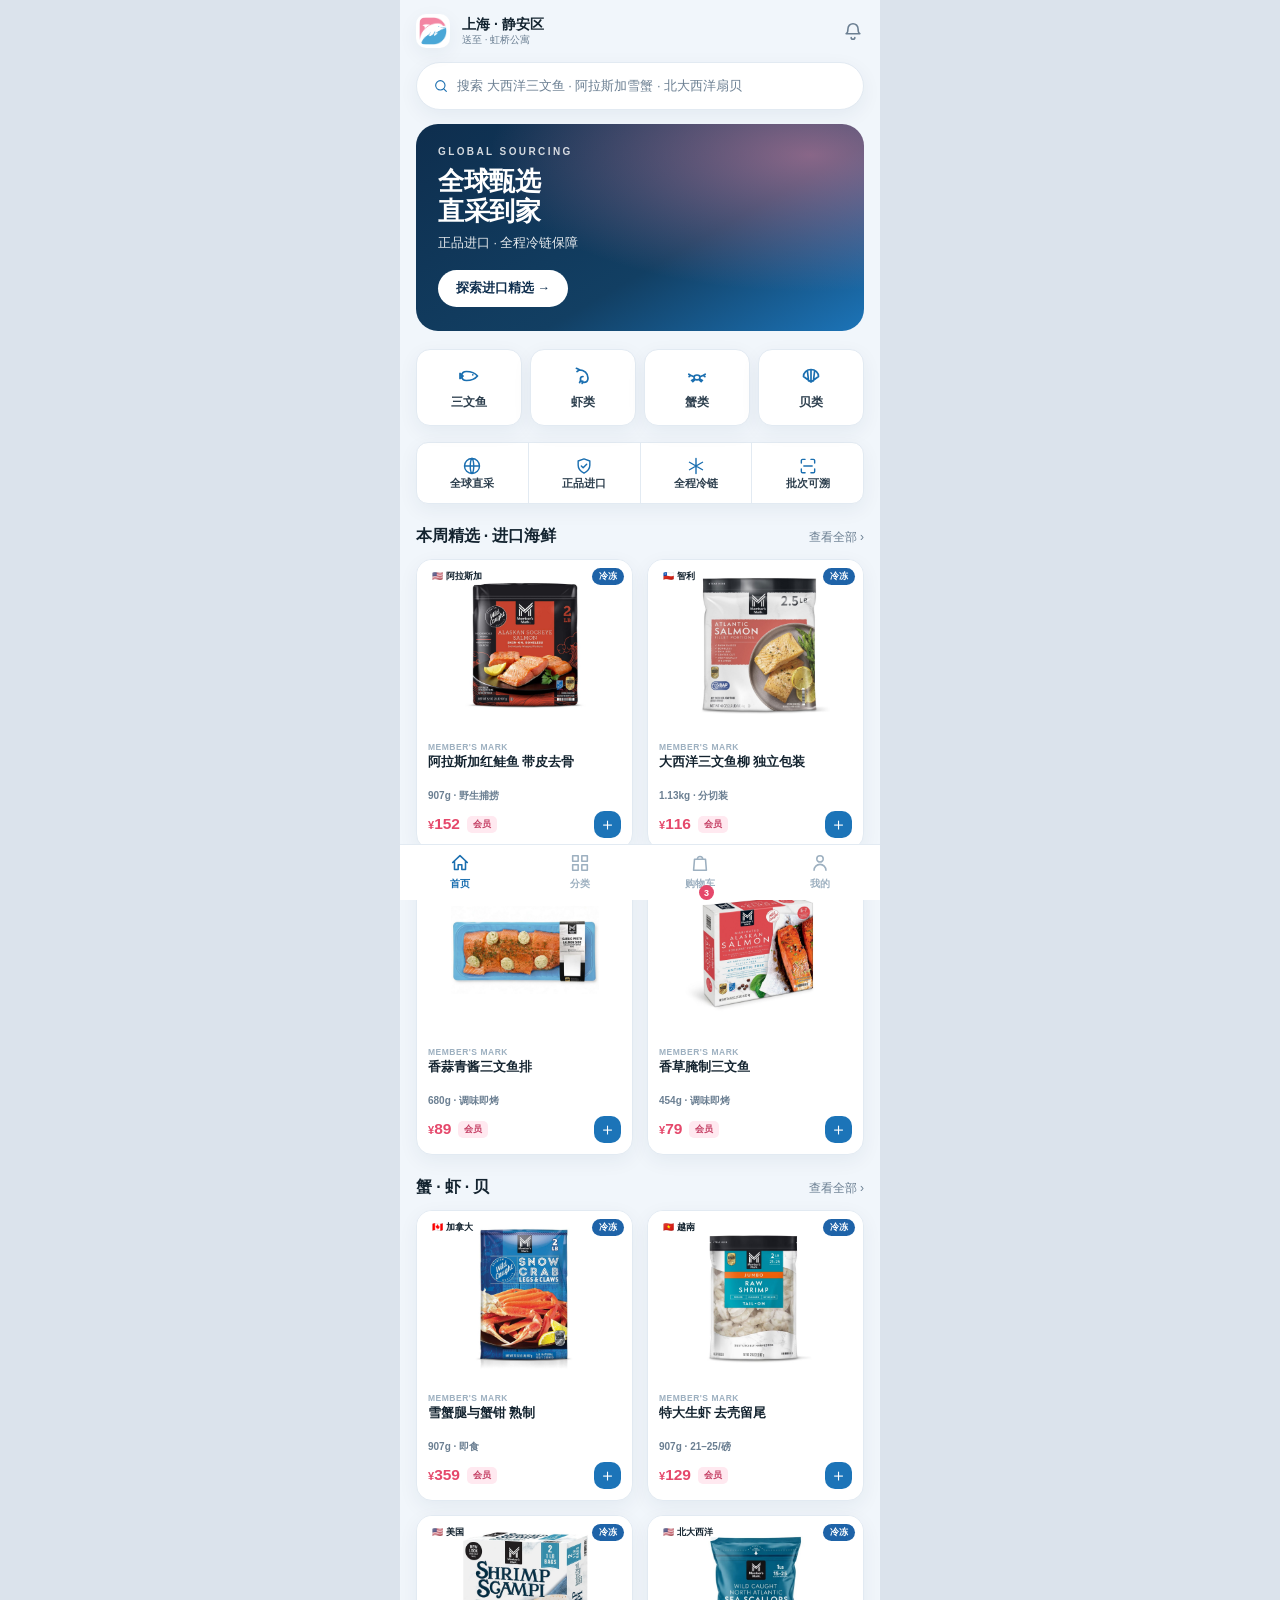
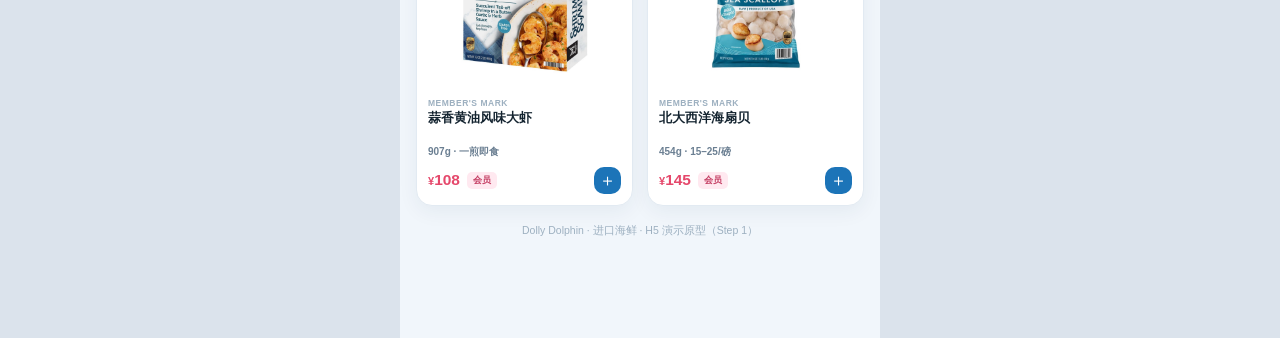
==== commit d645b2e4: "Inset product-card photos so they float (not full-bleed), ~20% smaller Product images were filling t" ====
--- a/h5/index.html
+++ b/h5/index.html
@@ -66,7 +66,7 @@
 /* product grid + card */
 .pgrid{display:grid;grid-template-columns:1fr 1fr;gap:14px;padding:0 16px}
 .pc{background:var(--surface);border:1px solid var(--line);border-radius:var(--r-lg);overflow:hidden;box-shadow:var(--sh-1)}
-.pc .img{aspect-ratio:5/4;position:relative;background:#fff center/cover no-repeat}
+.pc .img{aspect-ratio:5/4;position:relative;background-color:#fff;background-repeat:no-repeat;background-position:center;background-size:contain;background-origin:content-box;box-sizing:border-box;padding:12px}
 .pc .flag{position:absolute;top:8px;left:8px;background:rgba(255,255,255,.92);border-radius:999px;font-size:9px;font-weight:800;padding:2px 7px;color:var(--ink)}
 .pc .tc{position:absolute;top:8px;right:8px;font-size:9px;font-weight:800;padding:2px 7px;border-radius:999px;color:#fff}
 .tc.frozen{background:var(--frozen)}.tc.chilled{background:var(--chilled)}.tc.ambient{background:var(--ambient)}
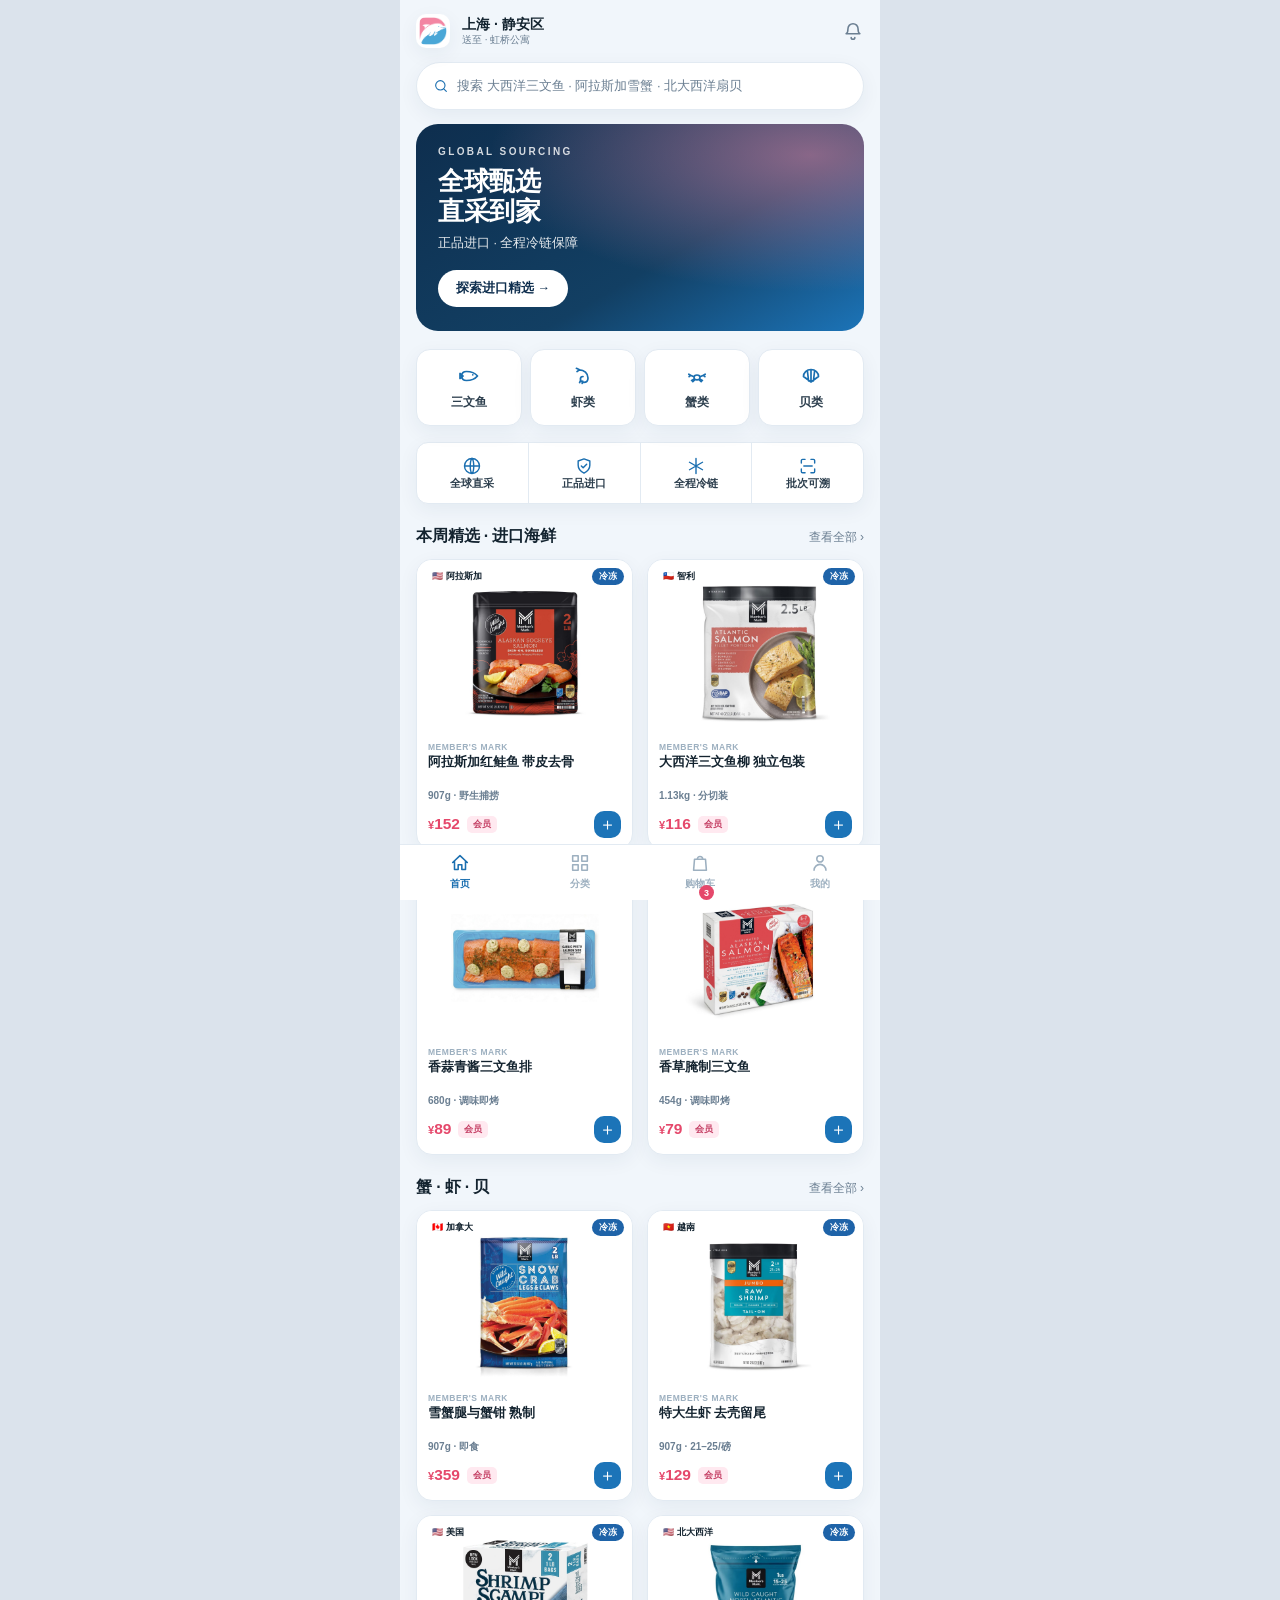
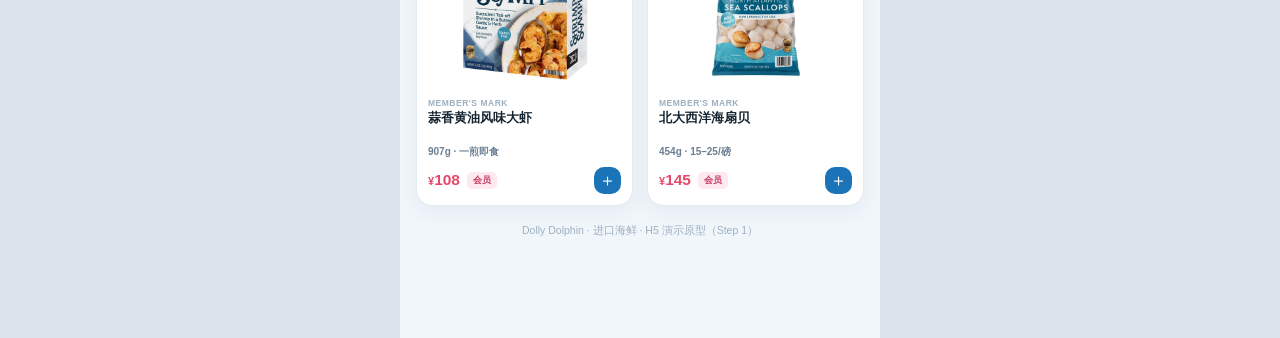
==== commit 4e8576ea: "Shift product-card photos down toward the title Products were floating centered in the tile with equ" ====
--- a/h5/index.html
+++ b/h5/index.html
@@ -66,7 +66,7 @@
 /* product grid + card */
 .pgrid{display:grid;grid-template-columns:1fr 1fr;gap:14px;padding:0 16px}
 .pc{background:var(--surface);border:1px solid var(--line);border-radius:var(--r-lg);overflow:hidden;box-shadow:var(--sh-1)}
-.pc .img{aspect-ratio:5/4;position:relative;background-color:#fff;background-repeat:no-repeat;background-position:center;background-size:contain;background-origin:content-box;box-sizing:border-box;padding:12px}
+.pc .img{aspect-ratio:5/4;position:relative;background-color:#fff;background-repeat:no-repeat;background-position:center bottom;background-size:contain;background-origin:content-box;box-sizing:border-box;padding:20px 12px 4px}
 .pc .flag{position:absolute;top:8px;left:8px;background:rgba(255,255,255,.92);border-radius:999px;font-size:9px;font-weight:800;padding:2px 7px;color:var(--ink)}
 .pc .tc{position:absolute;top:8px;right:8px;font-size:9px;font-weight:800;padding:2px 7px;border-radius:999px;color:#fff}
 .tc.frozen{background:var(--frozen)}.tc.chilled{background:var(--chilled)}.tc.ambient{background:var(--ambient)}
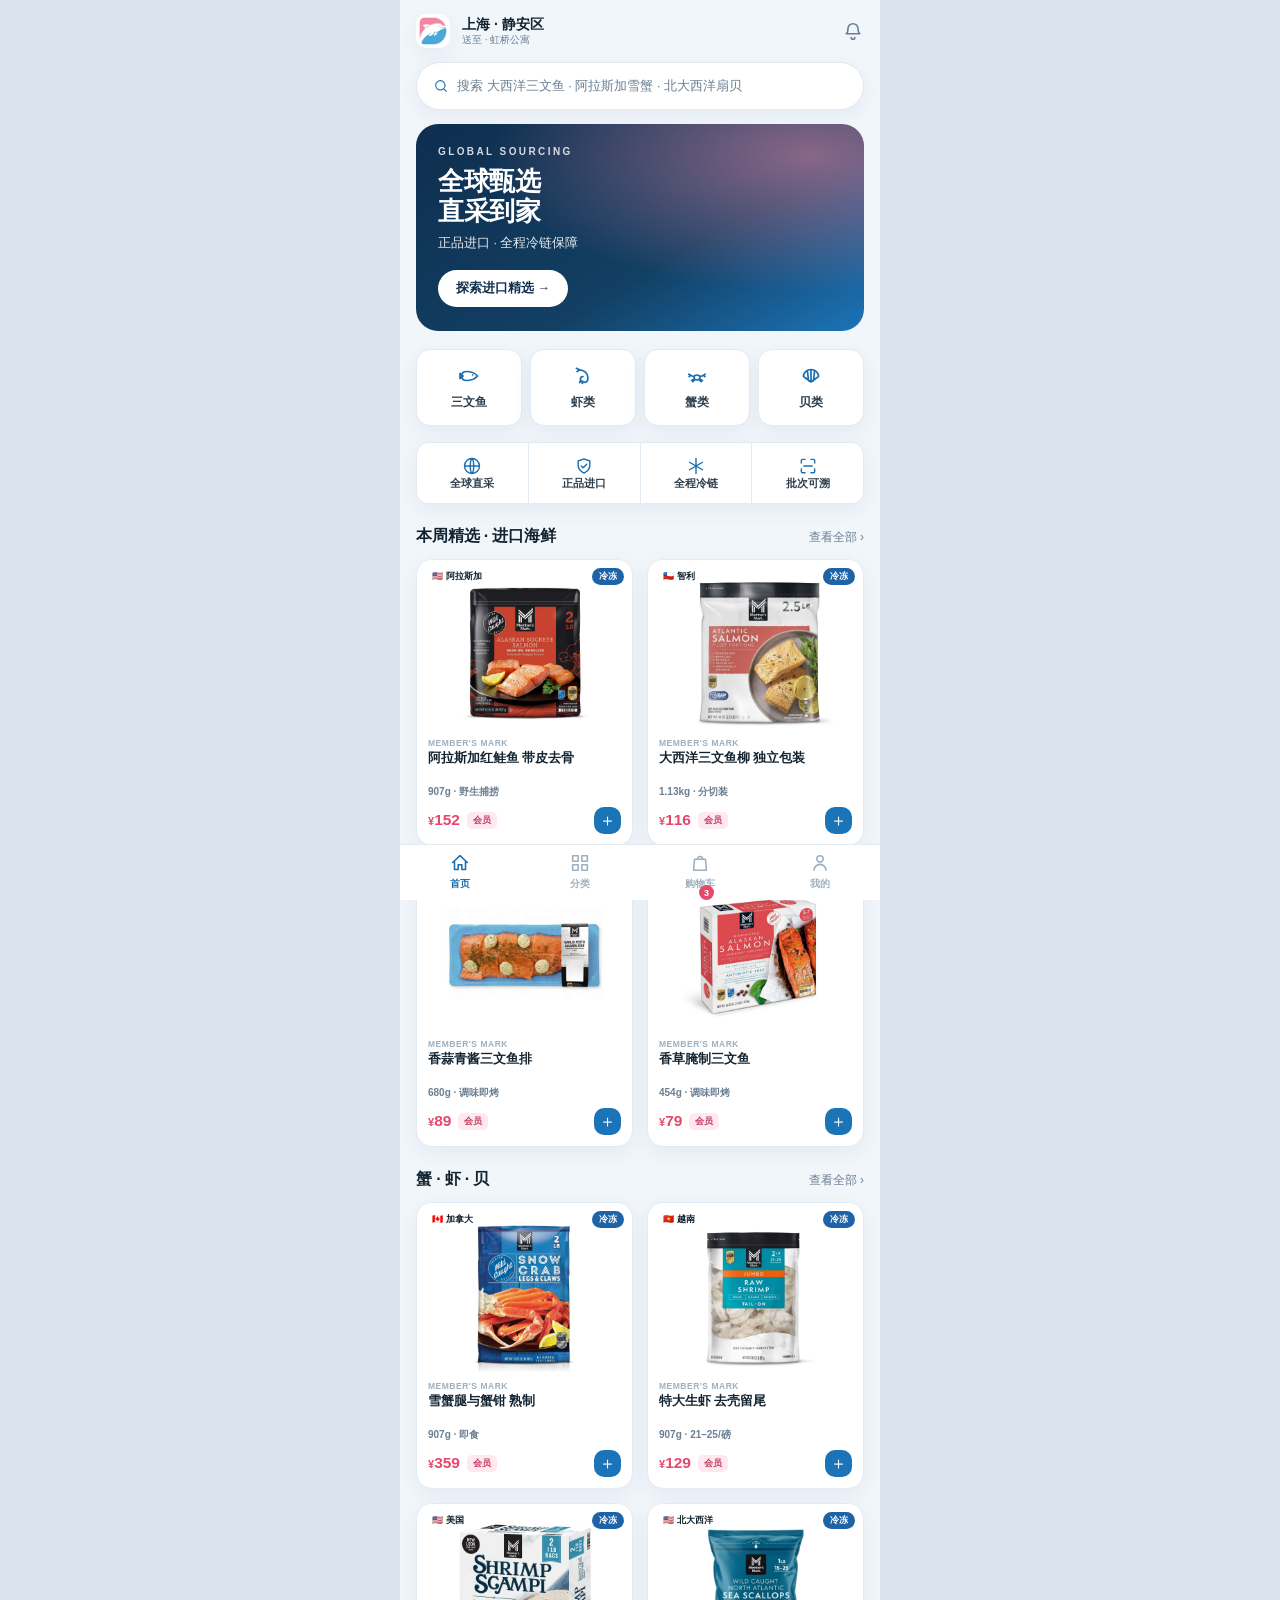
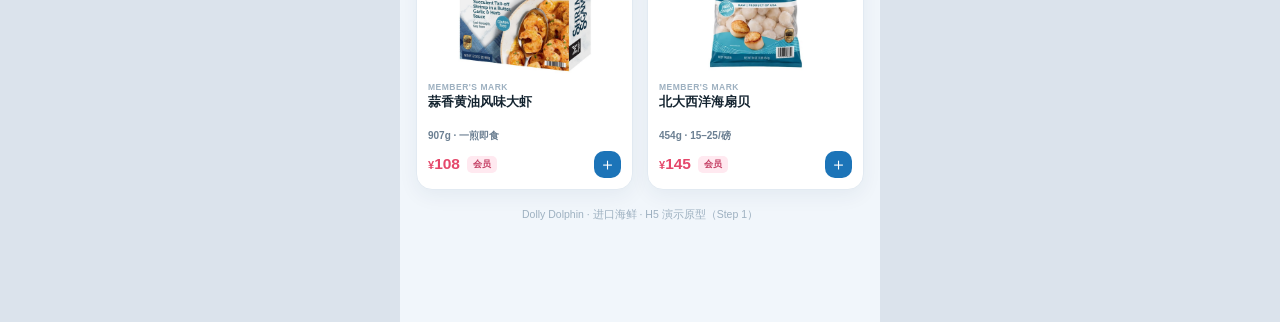
==== commit c1296fbe: "Drop card-image bottom padding to 0 and tighten gap to the title Anchor the product to the bottom of" ====
--- a/h5/index.html
+++ b/h5/index.html
@@ -66,11 +66,11 @@
 /* product grid + card */
 .pgrid{display:grid;grid-template-columns:1fr 1fr;gap:14px;padding:0 16px}
 .pc{background:var(--surface);border:1px solid var(--line);border-radius:var(--r-lg);overflow:hidden;box-shadow:var(--sh-1)}
-.pc .img{aspect-ratio:5/4;position:relative;background-color:#fff;background-repeat:no-repeat;background-position:center bottom;background-size:contain;background-origin:content-box;box-sizing:border-box;padding:20px 12px 4px}
+.pc .img{aspect-ratio:5/4;position:relative;background-color:#fff;background-repeat:no-repeat;background-position:center bottom;background-size:contain;background-origin:content-box;box-sizing:border-box;padding:16px 12px 0}
 .pc .flag{position:absolute;top:8px;left:8px;background:rgba(255,255,255,.92);border-radius:999px;font-size:9px;font-weight:800;padding:2px 7px;color:var(--ink)}
 .pc .tc{position:absolute;top:8px;right:8px;font-size:9px;font-weight:800;padding:2px 7px;border-radius:999px;color:#fff}
 .tc.frozen{background:var(--frozen)}.tc.chilled{background:var(--chilled)}.tc.ambient{background:var(--ambient)}
-.pc .b{padding:10px 11px 11px}
+.pc .b{padding:6px 11px 11px}
 .pc .bk{font-size:8.5px;font-weight:800;letter-spacing:.06em;color:var(--muted-2);margin-bottom:2px;white-space:nowrap;overflow:hidden;text-overflow:ellipsis}
 .pc .nm{font-size:12.5px;font-weight:700;line-height:1.3;min-height:32px;display:-webkit-box;-webkit-line-clamp:2;-webkit-box-orient:vertical;overflow:hidden}
 .pc .meta{font-size:10px;color:var(--muted);margin:3px 0 8px;font-weight:600}
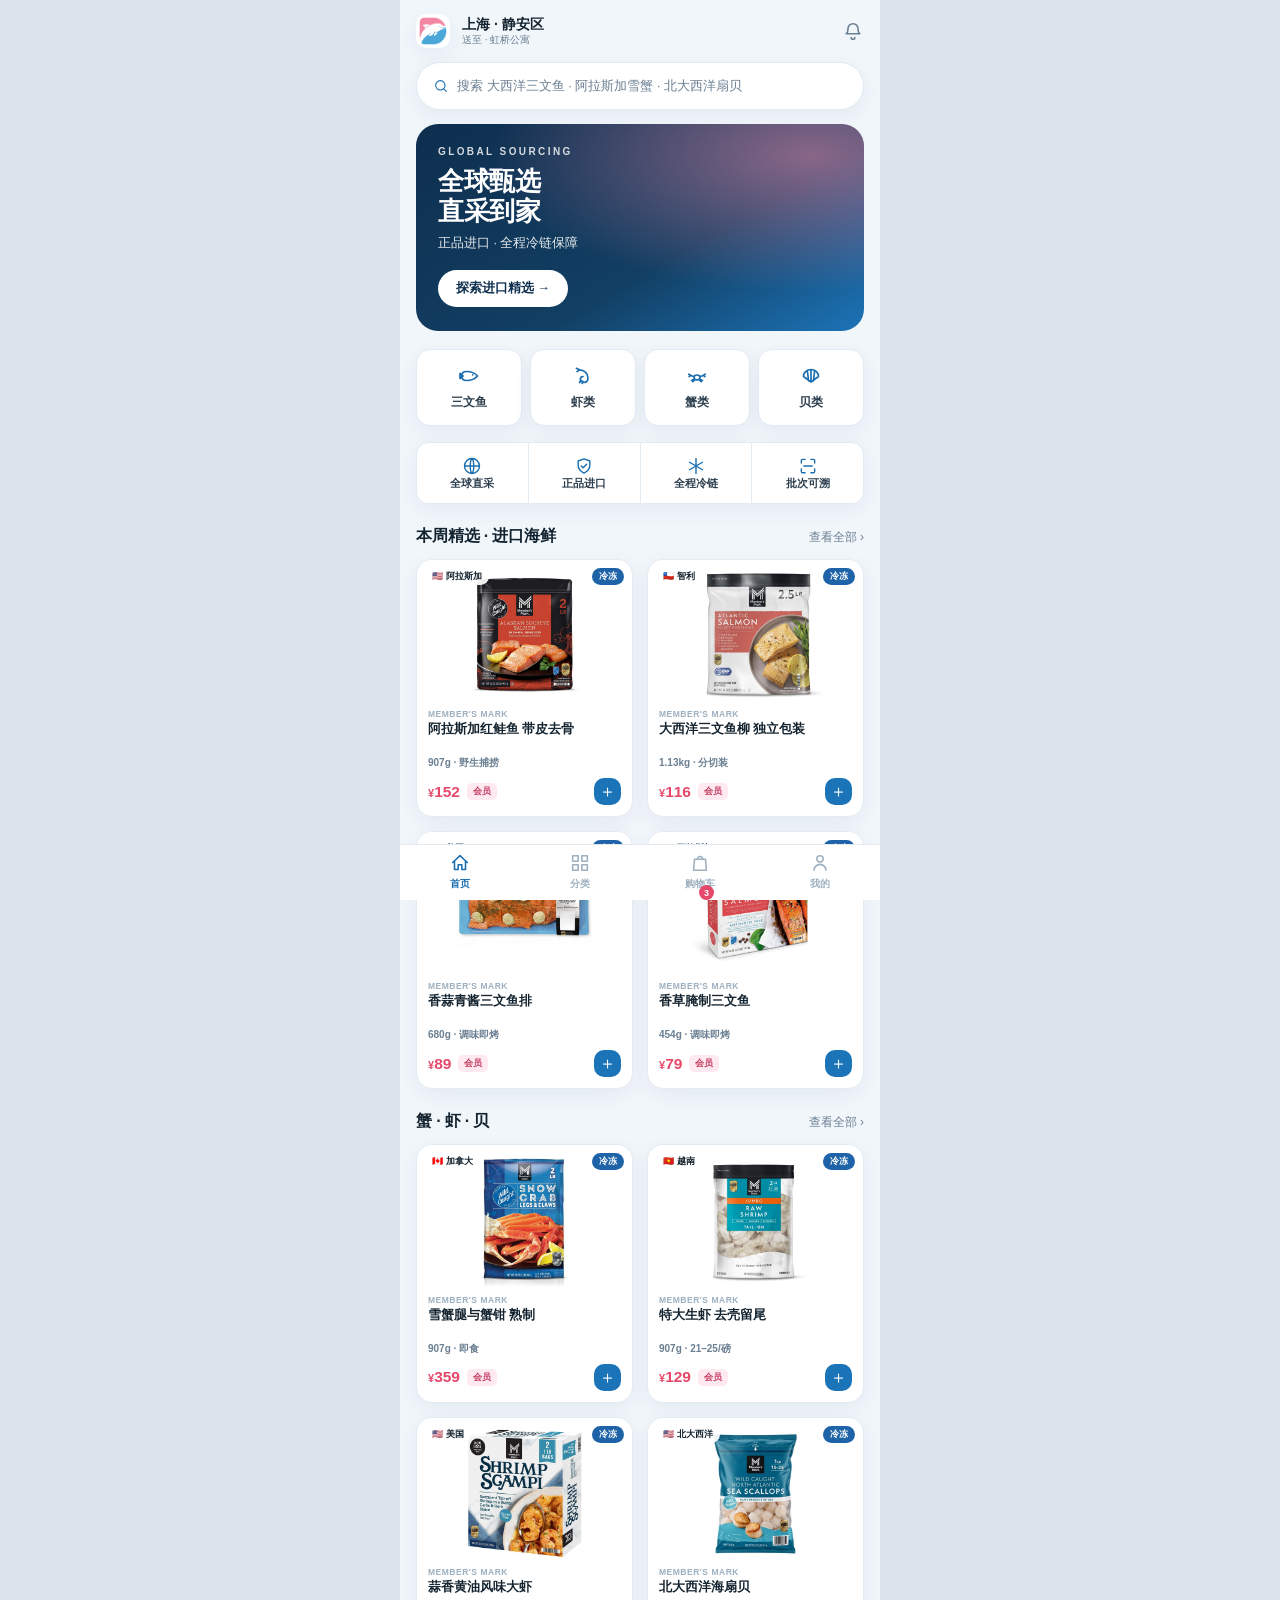
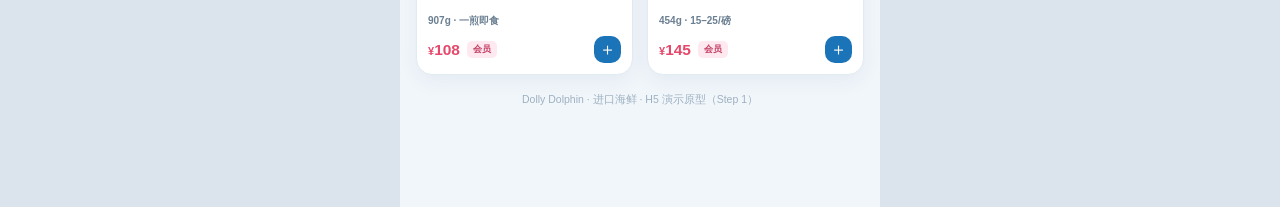
==== commit e09f9c67: "Shorter card image tile so the product hugs it (remove wasted whitespace) The product was floating i" ====
--- a/h5/index.html
+++ b/h5/index.html
@@ -66,7 +66,7 @@
 /* product grid + card */
 .pgrid{display:grid;grid-template-columns:1fr 1fr;gap:14px;padding:0 16px}
 .pc{background:var(--surface);border:1px solid var(--line);border-radius:var(--r-lg);overflow:hidden;box-shadow:var(--sh-1)}
-.pc .img{aspect-ratio:5/4;position:relative;background-color:#fff;background-repeat:no-repeat;background-position:center bottom;background-size:contain;background-origin:content-box;box-sizing:border-box;padding:16px 12px 0}
+.pc .img{aspect-ratio:3/2;position:relative;background-color:#fff;background-repeat:no-repeat;background-position:center bottom;background-size:contain;background-origin:content-box;box-sizing:border-box;padding:8px 10px 0}
 .pc .flag{position:absolute;top:8px;left:8px;background:rgba(255,255,255,.92);border-radius:999px;font-size:9px;font-weight:800;padding:2px 7px;color:var(--ink)}
 .pc .tc{position:absolute;top:8px;right:8px;font-size:9px;font-weight:800;padding:2px 7px;border-radius:999px;color:#fff}
 .tc.frozen{background:var(--frozen)}.tc.chilled{background:var(--chilled)}.tc.ambient{background:var(--ambient)}
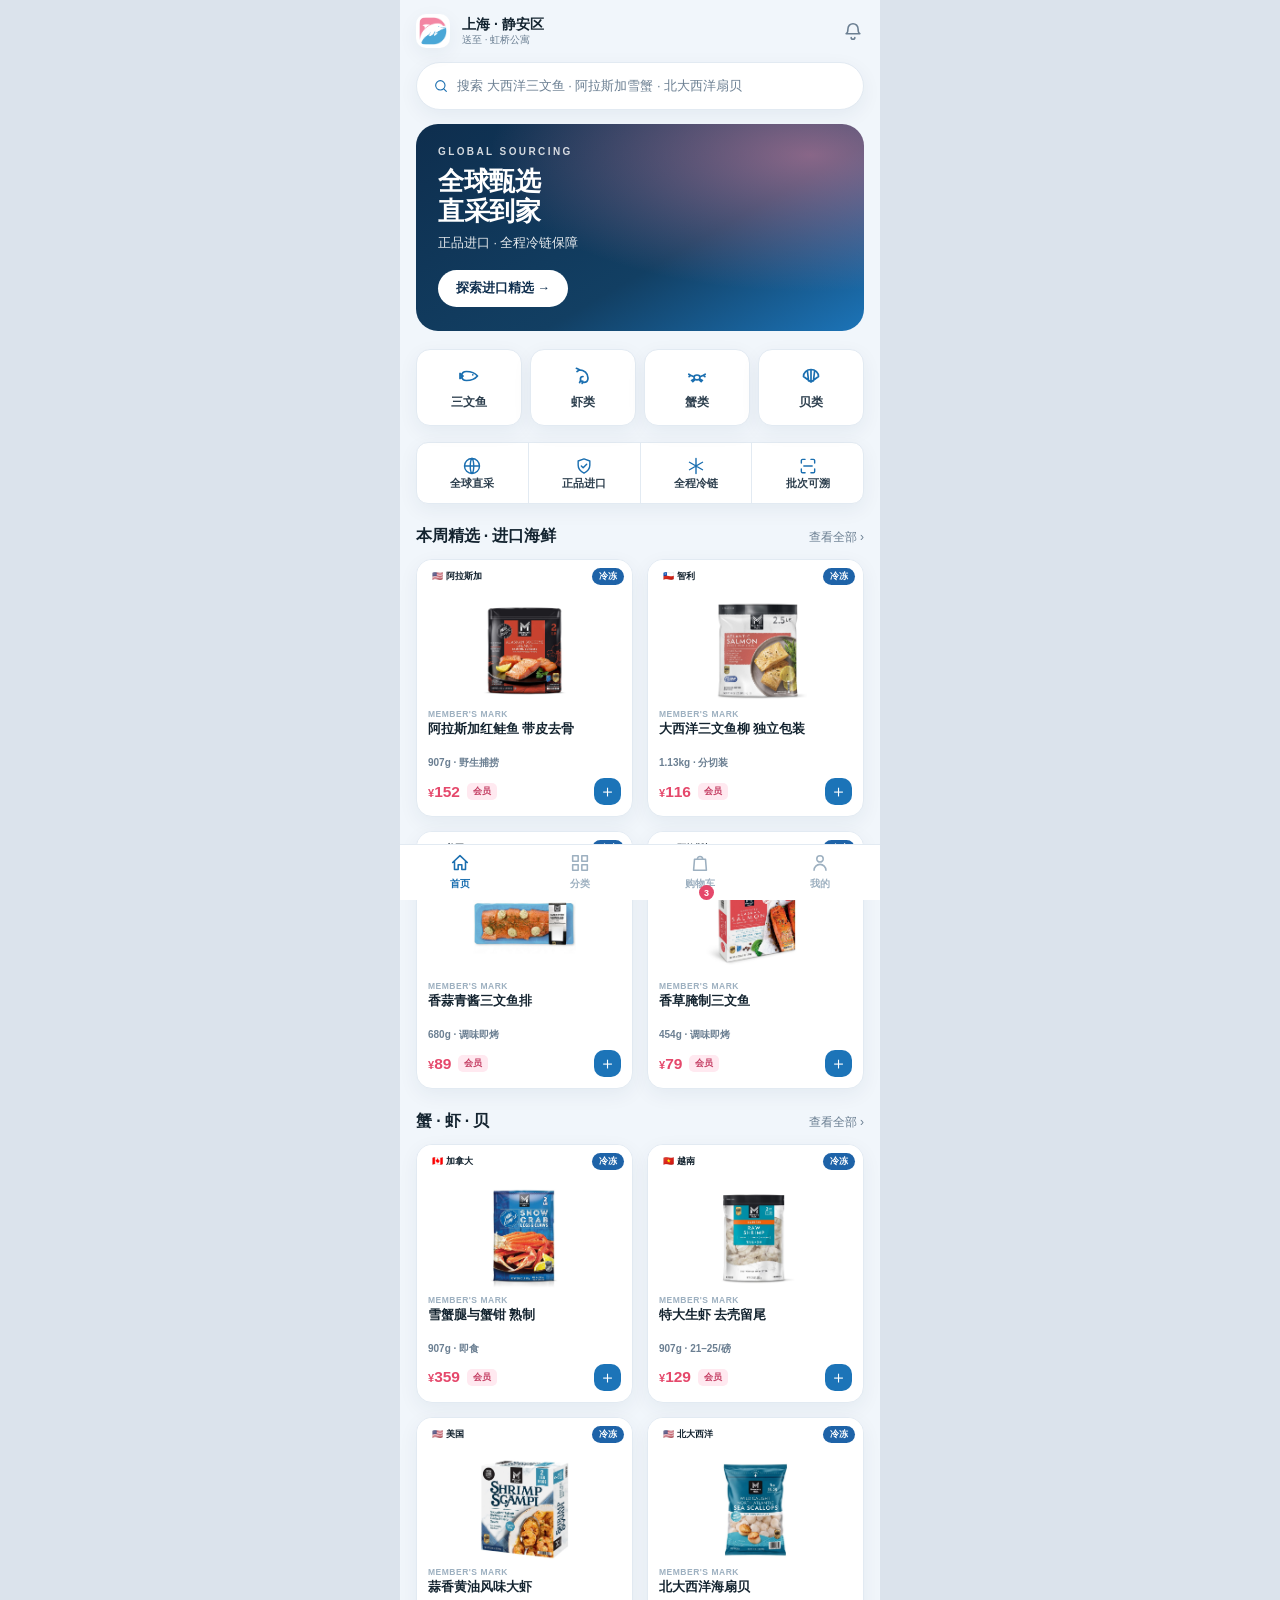
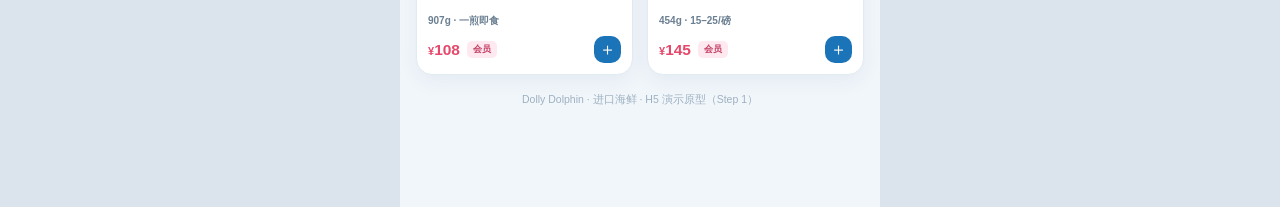
==== commit bc41e41e: "Ground product at the title: smaller, bottom-anchored, clear top gap Product was filling the tile an" ====
--- a/h5/index.html
+++ b/h5/index.html
@@ -66,7 +66,7 @@
 /* product grid + card */
 .pgrid{display:grid;grid-template-columns:1fr 1fr;gap:14px;padding:0 16px}
 .pc{background:var(--surface);border:1px solid var(--line);border-radius:var(--r-lg);overflow:hidden;box-shadow:var(--sh-1)}
-.pc .img{aspect-ratio:3/2;position:relative;background-color:#fff;background-repeat:no-repeat;background-position:center bottom;background-size:contain;background-origin:content-box;box-sizing:border-box;padding:8px 10px 0}
+.pc .img{aspect-ratio:3/2;position:relative;background-color:#fff;background-repeat:no-repeat;background-position:center bottom;background-size:auto 72%}
 .pc .flag{position:absolute;top:8px;left:8px;background:rgba(255,255,255,.92);border-radius:999px;font-size:9px;font-weight:800;padding:2px 7px;color:var(--ink)}
 .pc .tc{position:absolute;top:8px;right:8px;font-size:9px;font-weight:800;padding:2px 7px;border-radius:999px;color:#fff}
 .tc.frozen{background:var(--frozen)}.tc.chilled{background:var(--chilled)}.tc.ambient{background:var(--ambient)}
